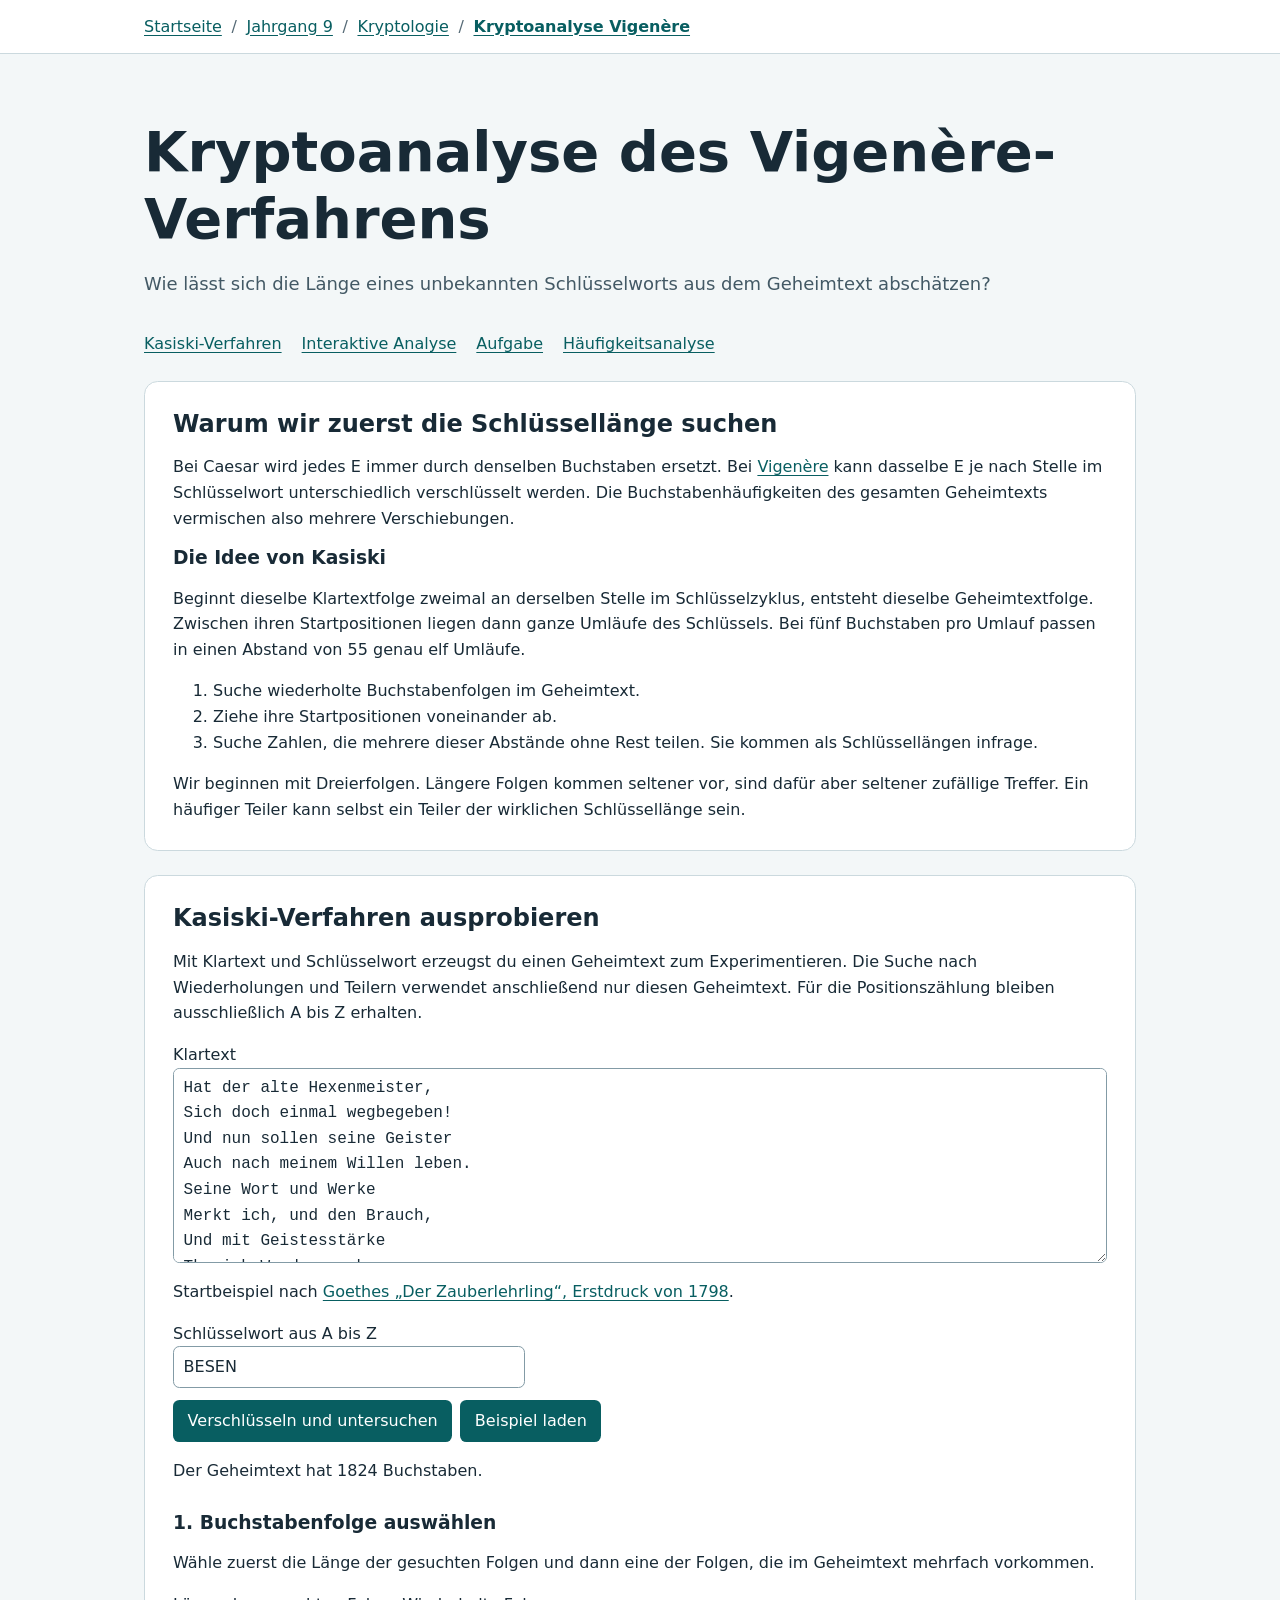
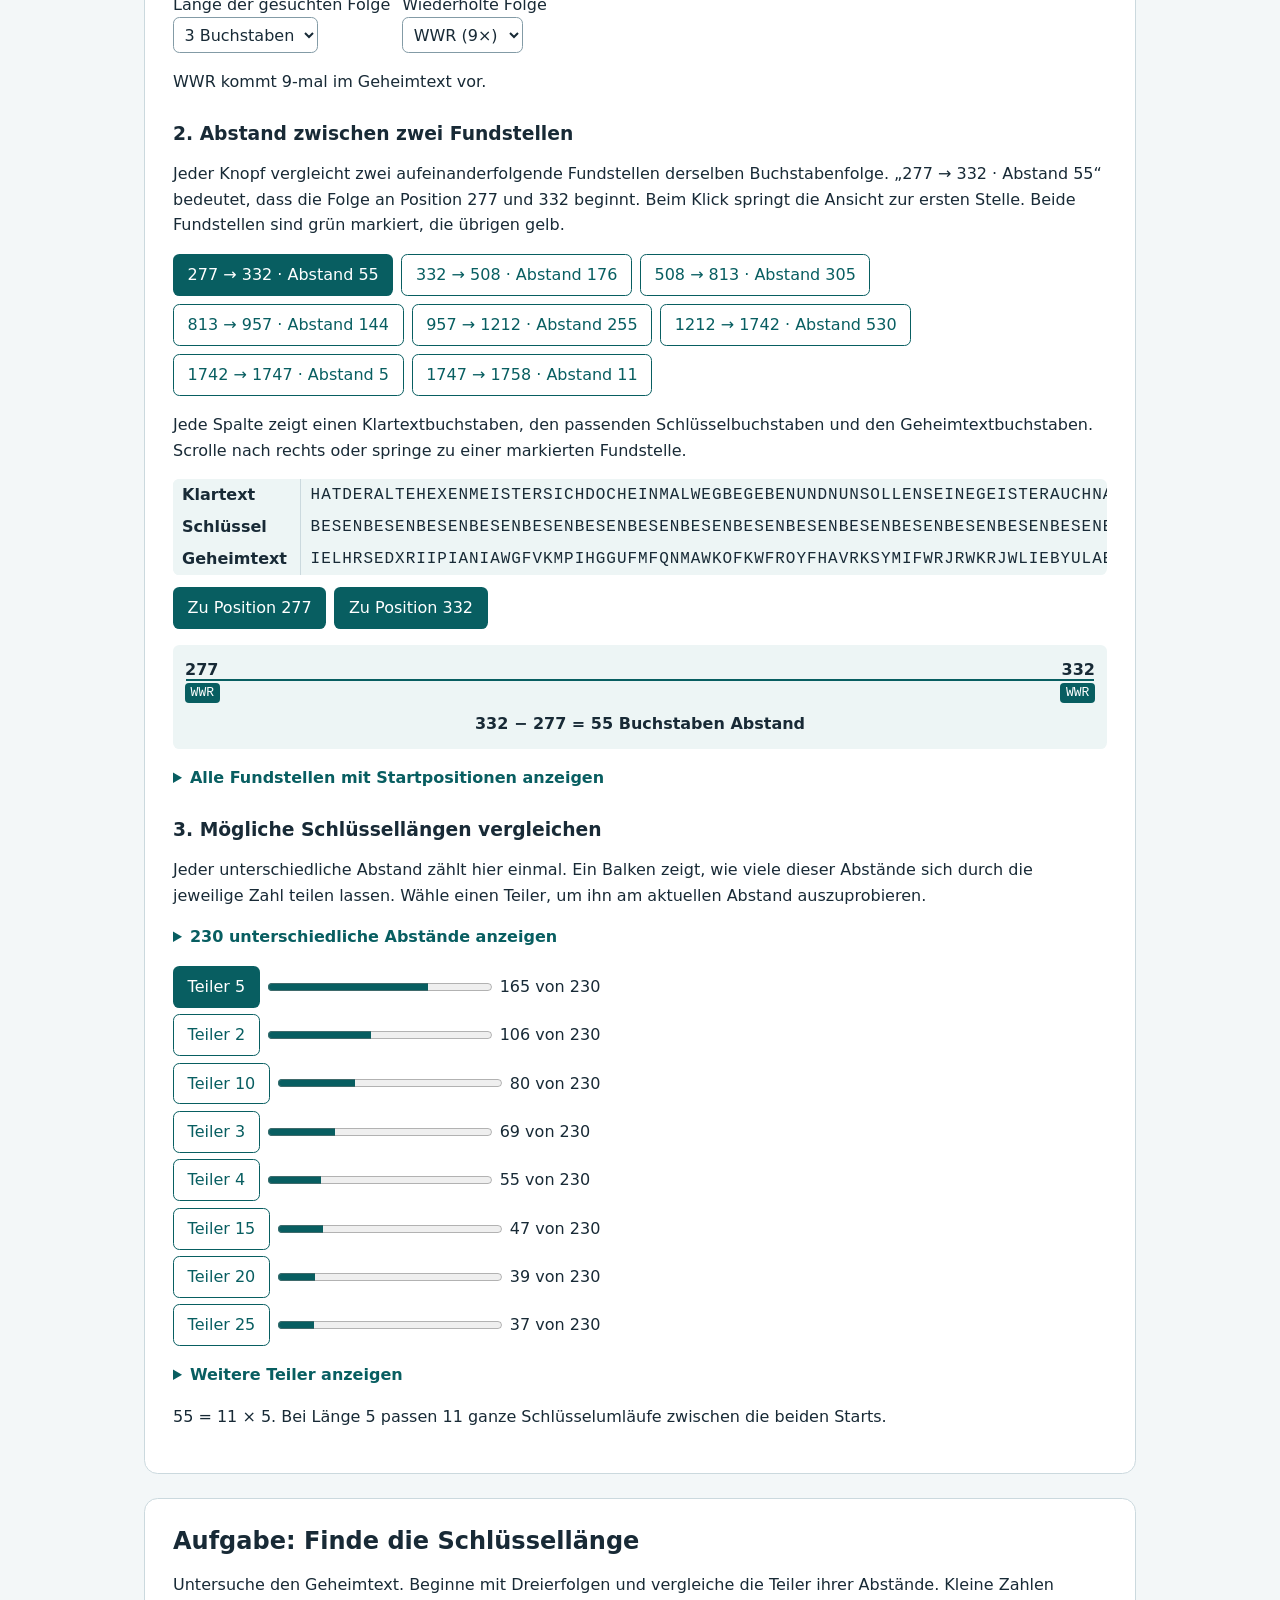
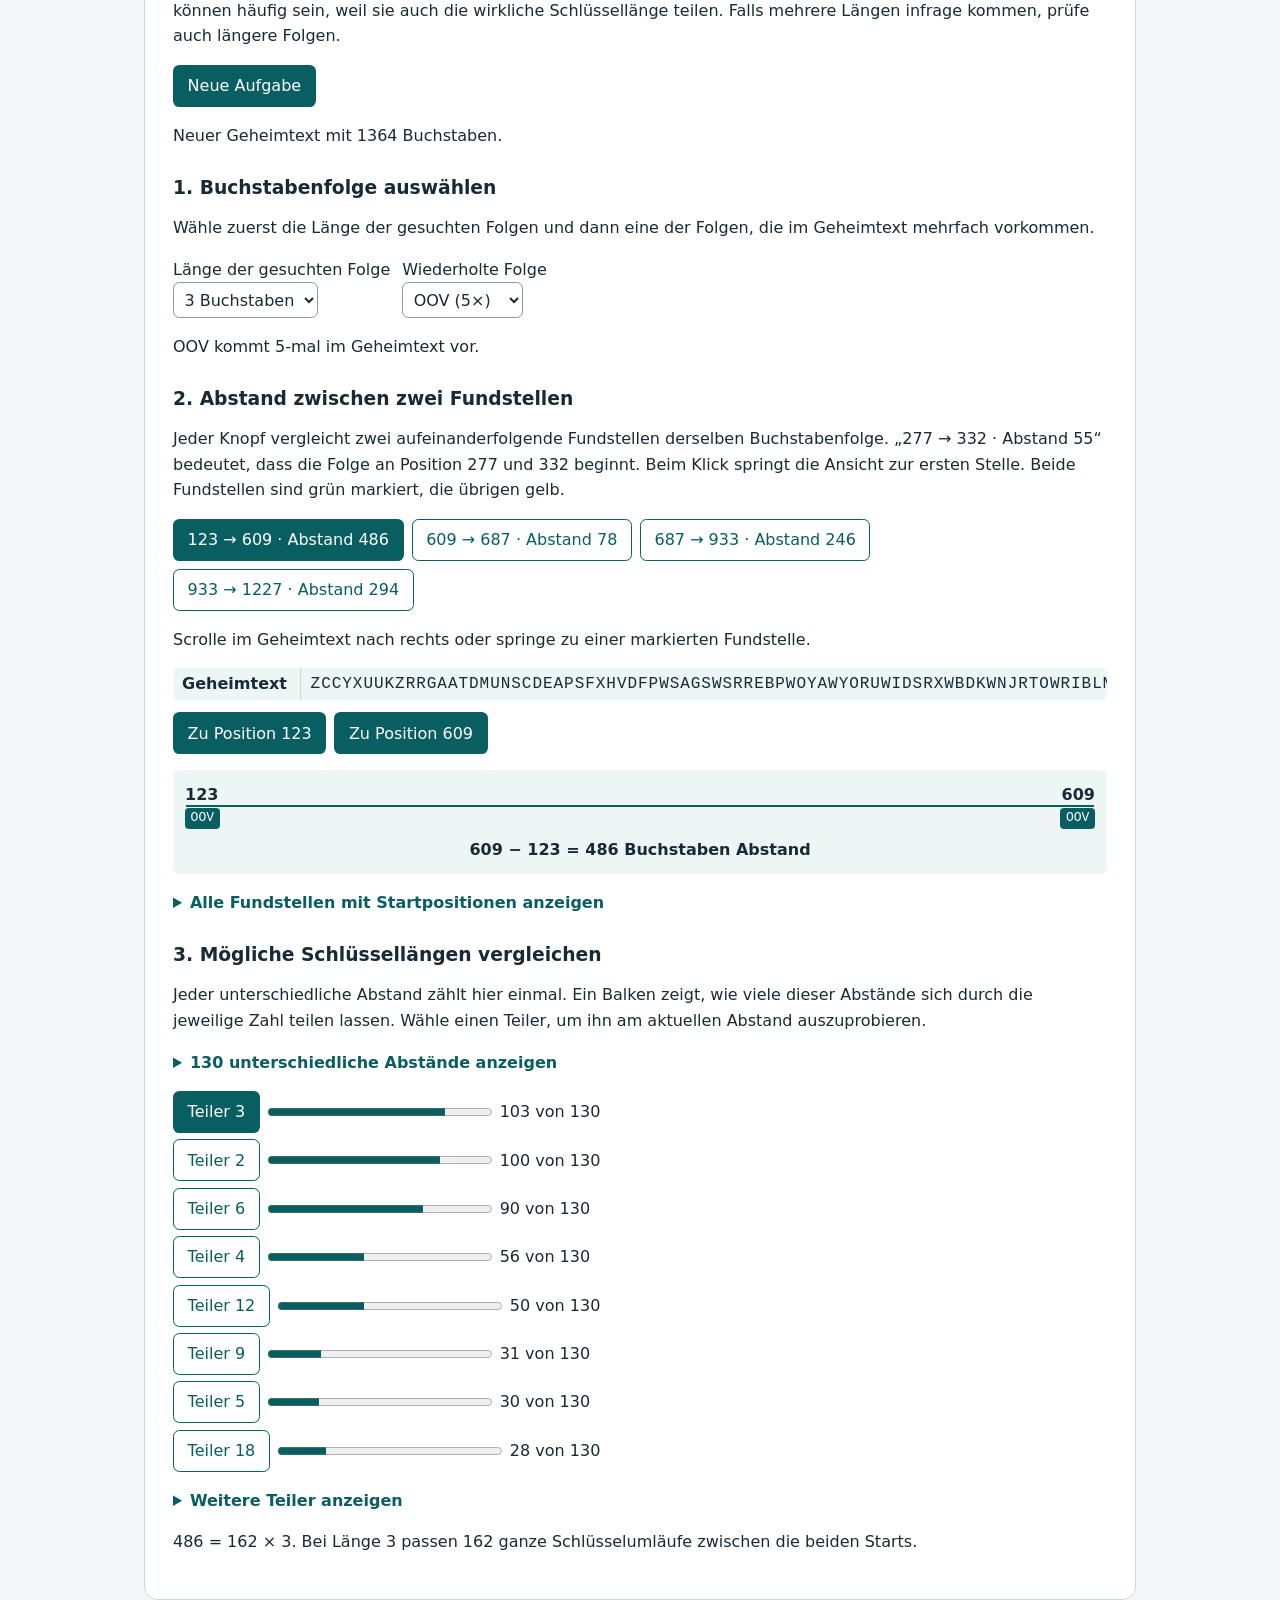
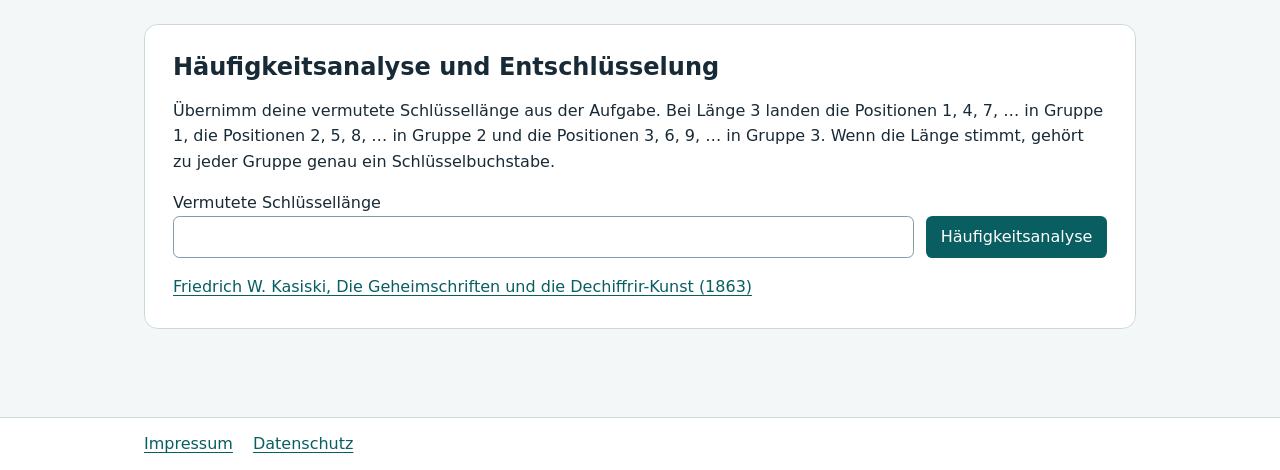
==== jahrgang-9/kryptologie/kryptoanalyse-vigenere.html @ c697dff4 "Erster commit: Informatik Webseite anlegen" ====
<!doctype html>
<html lang="de">
<head>
  <meta charset="utf-8">
  <meta name="robots" content="noindex">
  <meta name="viewport" content="width=device-width, initial-scale=1">
  <title>Kryptoanalyse des Vigenère-Verfahrens | Informatikunterricht</title>
  <link rel="stylesheet" href="../../css/style.css">
  <script src="kasiski-aufgabentexte.js" defer></script>
  <script src="vigenere-quadrat.js" defer></script>
  <script src="kryptoanalyse-vigenere.js" defer></script>
</head>
<body>
  <header class="top">
    <nav class="wrap" aria-label="Brotkrumennavigation">
      <ol>
        <li><a href="../../index.html">Startseite</a></li>
        <li><a href="../index.html">Jahrgang 9</a></li>
        <li><a href="index.html">Kryptologie</a></li>
        <li><a href="kryptoanalyse-vigenere.html" aria-current="page">Kryptoanalyse Vigenère</a></li>
      </ol>
    </nav>
  </header>
  <main class="wrap">
    <div class="intro">
      <h1>Kryptoanalyse des Vigenère-Verfahrens</h1>
      <p>Wie lässt sich die Länge eines unbekannten Schlüsselworts aus dem Geheimtext abschätzen?</p>
    </div>
    <nav class="sections" aria-label="Auf dieser Seite">
      <a href="#prinzip">Kasiski-Verfahren</a>
      <a href="#labor">Interaktive Analyse</a>
      <a href="#aufgabe">Aufgabe</a>
      <a href="#danach">Häufigkeitsanalyse</a>
    </nav>
    <section class="card" id="prinzip">
      <h2>Warum wir zuerst die Schlüssellänge suchen</h2>
      <p>Bei Caesar wird jedes E immer durch denselben Buchstaben ersetzt. Bei <a href="vigenere-verfahren.html">Vigenère</a> kann dasselbe E je nach Stelle im Schlüsselwort unterschiedlich verschlüsselt werden. Die Buchstabenhäufigkeiten des gesamten Geheimtexts vermischen also mehrere Verschiebungen.</p>
      <h3>Die Idee von Kasiski</h3>
      <p>Beginnt dieselbe Klartextfolge zweimal an derselben Stelle im Schlüsselzyklus, entsteht dieselbe Geheimtextfolge. Zwischen ihren Startpositionen liegen dann ganze Umläufe des Schlüssels. Bei fünf Buchstaben pro Umlauf passen in einen Abstand von 55 genau elf Umläufe.</p>
      <ol>
        <li>Suche wiederholte Buchstabenfolgen im Geheimtext.</li>
        <li>Ziehe ihre Startpositionen voneinander ab.</li>
        <li>Suche Zahlen, die mehrere dieser Abstände ohne Rest teilen. Sie kommen als Schlüssellängen infrage.</li>
      </ol>
      <p>Wir beginnen mit Dreierfolgen. Längere Folgen kommen seltener vor, sind dafür aber seltener zufällige Treffer. Ein häufiger Teiler kann selbst ein Teiler der wirklichen Schlüssellänge sein.</p>
    </section>
    <section class="card" id="labor">
      <h2>Kasiski-Verfahren ausprobieren</h2>
      <p>Mit Klartext und Schlüsselwort erzeugst du einen Geheimtext zum Experimentieren. Die Suche nach Wiederholungen und Teilern verwendet anschließend nur diesen Geheimtext. Für die Positionszählung bleiben ausschließlich A bis Z erhalten.</p>
      <noscript><p>Aktiviere JavaScript, um den Geheimtext zu erzeugen und zu untersuchen.</p></noscript>
      <form id="kasiski-form">
        <label for="analyse-klartext">Klartext</label>
        <textarea id="analyse-klartext" rows="7" required>Hat der alte Hexenmeister,
Sich doch einmal wegbegeben!
Und nun sollen seine Geister
Auch nach meinem Willen leben.
Seine Wort und Werke
Merkt ich, und den Brauch,
Und mit Geistesstärke
Thu ich Wunder auch.

Walle! walle!
Manche Strecke,
Daß zum Zwecke,
Wasser fließe,
Und, mit reichem vollem Schwalle,
Zu dem Bade sich ergieße.

Und nun komm du alter Besen,
Nimm die schlechten Lumpenhüllen,
Bist schon lange Knecht gewesen,
Nun erfülle meinen Willen.
Auf zwey Beinen stehe,
Oben sey ein Kopf,
Eile nun und gehe
Mit dem Wassertopf.

Walle! walle!
Manche Strecke,
Daß, zum Zwecke,
Wasser fließe,
Und, mit reichem vollem Schwalle,
Zu dem Bade sich ergieße.

Seht er läuft zum Ufer nieder,
Warlich ist schon an dem Flusse,
Und mit Blitzesschnelle wieder
Ist er hier mit raschem Gusse.
Schon zum zweytenmale!
Wie das Becken schwillt!
Wie sich jede Schaale
Voll mit Wasser füllt!

Stehe! Stehe!
Denn wir haben
Deiner Gaben
Vollgemessen! –
Ach ich merk es, wehe! wehe!
Hab ich doch das Wort vergessen!

Ach! das Wort, worauf am Ende
Er das wird was er gewesen.
Ach er läuft und bringt behende,
Wärst du doch der alte Besen!
Immer neue Güsse
Bringt er schnell herein,
Ach! und hundert Flüsse
Stürzen auf mich ein.

Nein nicht länger
Kann ichs lassen,
Will ihn fassen.
Das ist Tücke!
Ach! nun wird mir immer bänger!
Welche Mine! welche Blicke!

O! du Ausgeburt der Hölle!
Soll das ganze Haus ersaufen?
Seh ich über jede Schwelle
Doch schon Wasserströme laufen.
Ein verruchter Besen
Der nicht hören will!
Stock! der du gewesen,
Steh doch wieder still!

Willsts am Ende
Gar nicht lassen;
Will dich fassen,
Will dich halten,
Und das alte Holz behende
Mit dem scharfen Beile spalten.

Seht da kommt er schleppend wieder!
Wie ich mich nun auf dich werfe,
Gleich, o Kobold! liegst du nieder,
Krachend trifft die glatte Schärfe.
Warlich braf getroffen!
Seht er ist entzwey,
Und nun kann ich hoffen,
Und ich athme frey!

Wehe! wehe!
Beyde Theile
Stehn, in Eile,
Schon als Knechte
Völlig fertig in die Höhe!
Helft mir ach ihr hohen Mächte!

Und sie laufen! Naß und nässer
Wirds im Saal und auf den Stufen,
Welch entsetzliches Gewässer!
Herr und Meister! hör mich rufen!
Ach! da kommt der Meister!
Herr, die Noth ist groß,
Die ich rief die Geister
Werd ich nun nicht los.

„In die Ecke,
Besen! Besen!
Seyds gewesen.
Denn als Geister
Ruft euch nur zu seinem Zwecke,
Erst hervor der alte Meister.“</textarea>
        <p>Startbeispiel nach <a href="https://de.wikisource.org/wiki/Der_Zauberlehrling_(1798)">Goethes „Der Zauberlehrling“, Erstdruck von 1798</a>.</p>
        <label for="analyse-schluessel">Schlüsselwort aus A bis Z</label>
        <input id="analyse-schluessel" type="text" value="BESEN" pattern="[A-Za-z]+" required autocomplete="off" spellcheck="false">
        <div class="kasiski-actions"><button>Verschlüsseln und untersuchen</button><button id="analyse-beispiel" type="button">Beispiel laden</button></div>
      </form>
      <p id="analyse-status" role="status"></p>
      <div id="analyse-ergebnisse" class="kasiski-ergebnisse" hidden>
        <h3>1. Buchstabenfolge auswählen</h3>
        <p>Wähle zuerst die Länge der gesuchten Folgen und dann eine der Folgen, die im Geheimtext mehrfach vorkommen.</p>
        <div class="controls">
          <label for="folgenlaenge">Länge der gesuchten Folge
            <select id="folgenlaenge">
              <option value="3" selected>3 Buchstaben</option>
              <option value="4">4 Buchstaben</option>
              <option value="5">5 Buchstaben</option>
              <option value="6">6 Buchstaben</option>
            </select>
          </label>
          <label for="wiederholung">Wiederholte Folge <select id="wiederholung"></select></label>
        </div>
        <p id="wiederholung-info" role="status"></p>
        <h3>2. Abstand zwischen zwei Fundstellen</h3>
        <p>Jeder Knopf vergleicht zwei aufeinanderfolgende Fundstellen derselben Buchstabenfolge. „277 → 332 · Abstand 55“ bedeutet, dass die Folge an Position 277 und 332 beginnt. Beim Klick springt die Ansicht zur ersten Stelle. Beide Fundstellen sind grün markiert, die übrigen gelb.</p>
        <div id="abstandwahl"></div>
        <p>Jede Spalte zeigt einen Klartextbuchstaben, den passenden Schlüsselbuchstaben und den Geheimtextbuchstaben. Scrolle nach rechts oder springe zu einer markierten Fundstelle.</p>
        <div id="analyse-buchstaben" class="quadrat-scroll kasiski-buchstaben" tabindex="0" role="region" aria-label="Klartext, Schlüssel und Geheimtext">
          <div><strong>Klartext</strong><code id="analyse-klarzeile"></code></div>
          <div><strong>Schlüssel</strong><code id="analyse-schluesselzeile"></code></div>
          <div><strong>Geheimtext</strong><code id="analyse-geheimtext"></code></div>
        </div>
        <div id="fundspruenge" class="kasiski-actions kasiski-fundspruenge" hidden>
          <button id="sprung-links" type="button">Zur ersten Fundstelle</button>
          <button id="sprung-rechts" type="button">Zur zweiten Fundstelle</button>
        </div>
        <figure id="abstandsbild" class="kasiski-messung" hidden>
          <div class="kasiski-achse">
            <span id="messung-links"></span><span id="messung-rechts"></span>
          </div>
          <figcaption id="messung-rechnung" role="status"></figcaption>
        </figure>
        <details>
          <summary>Alle Fundstellen mit Startpositionen anzeigen</summary>
          <div id="folgenliste"></div>
        </details>
        <h3>3. Mögliche Schlüssellängen vergleichen</h3>
        <p>Jeder unterschiedliche Abstand zählt hier einmal. Ein Balken zeigt, wie viele dieser Abstände sich durch die jeweilige Zahl teilen lassen. Wähle einen Teiler, um ihn am aktuellen Abstand auszuprobieren.</p>
        <div id="teilerliste"></div>
        <p id="teilerprobe" role="status"></p>
      </div>
    </section>
    <section class="card" id="aufgabe">
      <h2>Aufgabe: Finde die Schlüssellänge</h2>
      <p>Untersuche den Geheimtext. Beginne mit Dreierfolgen und vergleiche die Teiler ihrer Abstände. Kleine Zahlen können häufig sein, weil sie auch die wirkliche Schlüssellänge teilen. Falls mehrere Längen infrage kommen, prüfe auch längere Folgen.</p>
      <button type="button" id="neue-kasiski-aufgabe">Neue Aufgabe</button>
      <p id="aufgabe-kasiski-status" role="status"></p>
      <div id="aufgabe-analyse"></div>
    </section>
    <section class="card" id="danach">
      <h2>Häufigkeitsanalyse und Entschlüsselung</h2>
      <p>Übernimm deine vermutete Schlüssellänge aus der Aufgabe. Bei Länge 3 landen die Positionen 1, 4, 7, … in Gruppe 1, die Positionen 2, 5, 8, … in Gruppe 2 und die Positionen 3, 6, 9, … in Gruppe 3. Wenn die Länge stimmt, gehört zu jeder Gruppe genau ein Schlüsselbuchstabe.</p>
      <form id="haeufigkeitsanalyse">
        <label for="vermutete-laenge">Vermutete Schlüssellänge</label>
        <div class="answer">
          <input type="number" id="vermutete-laenge" min="1" step="1" required>
          <button>Häufigkeitsanalyse</button>
        </div>
      </form>
      <div id="haeufigkeits-ergebnis" hidden>
        <h3>Häufigste Buchstaben je Gruppe</h3>
        <ol id="haeufigkeits-gruppen"></ol>
        <h3>Schlüsselbuchstaben im Quadrat ablesen</h3>
        <p>Vermute zunächst, dass der häufigste Buchstabe jeder Gruppe einem <strong>E</strong> im Klartext entspricht. Suche den häufigsten Buchstaben der ersten Gruppe in der <strong>Spalte E</strong> und klicke auf ihn. Links in derselben Zeile steht dein erster vermuteter Schlüsselbuchstabe. Wiederhole das für die übrigen Gruppen und setze die Buchstaben in Gruppenreihenfolge zusammen. Bei Gleichstand probierst du die angezeigten Buchstaben aus.</p>
        <div class="quadrat-scroll" tabindex="0" role="region" aria-label="Vigenère-Quadrat">
          <table class="vigenere-quadrat" id="analyse-quadrat" aria-label="Vigenère-Quadrat"></table>
        </div>
        <form id="aufgabe-entschluesseln">
          <h3>Schlüsselwort ausprobieren</h3>
          <p>Prüfe am Ergebnis, ob dein Schlüsselwort einen verständlichen Text ergibt.</p>
          <label for="vermutetes-wort">Vermutetes Schlüsselwort</label>
          <div class="answer">
            <input type="text" id="vermutetes-wort" pattern="[A-Za-z]+" required autocomplete="off" spellcheck="false">
            <button>Entschlüsseln</button>
          </div>
        </form>
        <label for="aufgabe-klartext">Entschlüsselter Text</label>
        <textarea id="aufgabe-klartext" rows="7" readonly></textarea>
      </div>
      <p><a href="https://books.google.de/books?id=fB5dAAAAcAAJ">Friedrich W. Kasiski, Die Geheimschriften und die Dechiffrir-Kunst (1863)</a></p>
    </section>
  </main>
  <footer class="site-footer">
    <nav class="wrap" aria-label="Rechtliches">
      <a href="../../impressum/index.html">Impressum</a>
      <a href="../../datenschutz/index.html">Datenschutz</a>
    </nav>
  </footer>
</body>
</html>
---- css/style.css ----
:root {
  font-family: system-ui, sans-serif;
  color: #182a36;
  background: #f3f7f8;
  line-height: 1.6;
  --accent: #085e61;
  --border: #cbd9de;
}

* { box-sizing: border-box; }
body { margin: 0; }
.wrap { width: min(100% - 2rem, 62rem); margin-inline: auto; }
.top { background: white; border-bottom: 1px solid var(--border); }
.top ol {
  display: flex;
  flex-wrap: wrap;
  gap: .25rem .6rem;
  margin: 0;
  padding: .85rem 0;
  list-style: none;
}
.top li + li::before { content: '/'; margin-inline-end: .6rem; color: #566a76; }
[aria-current="page"] { font-weight: 700; }
a { color: var(--accent); text-underline-offset: .2em; }
:focus-visible { outline: 3px solid #126eb2; outline-offset: 3px; }
main { padding-block: clamp(1.75rem, 6vw, 4rem); }
.intro { margin-bottom: 2rem; }
.intro p { font-size: 1.125rem; color: #435965; }
h1, h2, h3 { line-height: 1.2; }
h1 { font-size: clamp(2rem, 6vw, 3.5rem); margin: 0; }
h2, h3 { margin: 0 0 .75rem; }
section { margin-block: 1.5rem; scroll-margin-top: 1rem; }
.card { background: white; border: 1px solid var(--border); border-radius: .85rem; padding: clamp(1rem, 3vw, 1.75rem); }
.card > :last-child { margin-bottom: 0; }
.tiles, .practice { display: grid; grid-template-columns: repeat(auto-fit, minmax(min(100%, 23rem), 1fr)); gap: 1rem; }
.tiles { padding: 0; list-style: none; }
.tile { display: grid; gap: .4rem; text-decoration: none; height: 100%; }
.tile:hover { border-color: var(--accent); background: #eaf5f4; }
.tile strong { font-size: 1.25rem; text-decoration: underline; }
.tile span { color: #435965; }
.sections { display: flex; flex-wrap: wrap; gap: .5rem 1.25rem; }
.example { display: grid; justify-items: center; width: fit-content; padding: .6rem 1.2rem; border-radius: .5rem; background: #eaf5f4; }
.example code { font-size: 1.3rem; }
.controls, .text-grid, .answer { display: flex; flex-wrap: wrap; align-items: end; gap: .75rem; }
.text-grid { margin-block: .8rem; }
.text-grid label { flex: 1 1 14rem; min-width: 0; }
.caesar-felder {
  display: grid;
  grid-template-columns: repeat(2, minmax(0, 1fr));
  gap: .75rem;
  margin-block: .8rem;
}
.caesar-felder button { margin-top: .75rem; }

@media (max-width: 36rem) {
  .caesar-felder { grid-template-columns: 1fr; }
}
input, textarea, button { font: inherit; }
input[type="number"], input[type="text"], textarea {
  display: block;
  width: 100%;
  border: 1px solid #839ba6;
  border-radius: .4rem;
  padding: .45rem .6rem;
  color: inherit;
  background: white;
}
.controls input[type="number"] { max-width: 9rem; }
.answer input { flex: 1 1 8rem; min-width: 0; }
textarea { resize: vertical; font-family: ui-monospace, monospace; }
button { background: var(--accent); color: white; border: 1px solid transparent; border-radius: .4rem; padding: .45rem .85rem; cursor: pointer; }
button:hover:not(:disabled) { background: #06484a; }
button:disabled { opacity: .55; cursor: default; }
details { margin-top: 1rem; }
summary { cursor: pointer; color: var(--accent); font-weight: 600; }
.alphabet { margin: .6rem 0 0; }
.alphabet dt { font-weight: 600; }
.alphabet dd { margin: 0 0 .35rem; word-spacing: .18em; }
.feedback:empty { margin: 0; }
.feedback[data-result="correct"] { color: #14603e; }
.feedback[data-result="retry"], #key-error { color: #903b18; }

#vigenere-position {
  font: inherit;
  padding: .4rem;
  border: 1px solid #839ba6;
  border-radius: .4rem;
  background: white;
  color: inherit;
}
#vigenere-position { max-width: 100%; }
.quadrat-scroll { overflow: auto; }
.vigenere-quadrat { border-collapse: collapse; width: 100%; font-family: ui-monospace, monospace; }
.vigenere-quadrat :is(th, td) {
  border: 1px solid var(--border);
  min-width: 1.85rem;
  padding: 0;
  text-align: center;
}
.vigenere-quadrat th { background: #edf5f5; }
.vigenere-quadrat .quadrat-markiert { background: #cce9e7; }
.vigenere-quadrat .quadrat-treffer { background: var(--accent); color: white; font-weight: 700; }

.vigenere-beispiel {
  border-collapse: collapse;
  font-family: ui-monospace, monospace;
}
.vigenere-beispiel :is(th, td) {
  padding: .15rem .3rem;
  text-align: center;
  background: #edf5f5;
}
.vigenere-beispiel th { text-align: left; padding-right: .75rem; }
.vigenere-beispiel td { min-width: 1.3rem; }

.vigenere-quadrat .quadrat-schluesselachse span {
  writing-mode: vertical-rl;
  transform: rotate(180deg);
}
.vigenere-quadrat button {
  display: block;
  width: 100%;
  padding: .15rem .25rem;
  border: 0;
  border-radius: 0;
  background: transparent;
  color: inherit;
}
.vigenere-quadrat button:hover { box-shadow: inset 0 0 0 2px currentColor; }
.vigenere-quadrat button:focus-visible { outline-offset: -3px; }

#kasiski-form textarea { margin-bottom: .75rem; }
#analyse-schluessel { max-width: 22rem; }
.kasiski-actions, .kasiski-abstaende {
  display: flex;
  flex-wrap: wrap;
  gap: .5rem;
  margin-top: .75rem;
}
.kasiski-abstaende, .kasiski-balken { list-style: none; padding: 0; }
.kasiski-ergebnisse h3 { margin-top: 1.75rem; }
.kasiski-ergebnisse select {
  display: block;
  max-width: 100%;
  font: inherit;
  color: inherit;
  background: white;
  border: 1px solid #839ba6;
  border-radius: .4rem;
  padding: .4rem;
}
.kasiski-buchstaben {
  background: #edf5f5;
  border-radius: .4rem;
}
.kasiski-buchstaben > div {
  display: grid;
  grid-template-columns: 8rem max-content;
  width: max-content;
  min-width: 100%;
  align-items: center;
}
.kasiski-buchstaben strong {
  position: sticky;
  left: 0;
  z-index: 1;
  background: #edf5f5;
  border-right: 1px solid var(--border);
  padding: .2rem .6rem;
}
.kasiski-buchstaben code {
  margin-inline: .6rem;
  white-space: pre;
  font: 1rem/1.9 ui-monospace, monospace;
  font-variant-ligatures: none;
  letter-spacing: .06em;
}
.kasiski-buchstaben mark { background: #ffe5a0; color: #182a36; }
.kasiski-buchstaben .kasiski-auswahl { background: var(--accent); color: white; }
.kasiski-fundspruenge[hidden] { display: none; }
.kasiski-messung {
  margin: 1rem 0;
  padding: .75rem;
  background: #edf5f5;
  border-radius: .4rem;
}
.kasiski-achse {
  position: relative;
  display: flex;
  justify-content: space-between;
  gap: 1rem;
}
.kasiski-achse::before {
  content: '';
  position: absolute;
  inset: 1.4rem 1px auto;
  border-top: 2px solid var(--accent);
}
.kasiski-achse span { display: grid; justify-items: start; }
.kasiski-achse span:last-child { justify-items: end; }
.kasiski-achse code {
  position: relative;
  padding: 0 .35rem;
  background: var(--accent);
  color: white;
  border-radius: .25rem;
}
.kasiski-messung figcaption { margin-top: .5rem; text-align: center; font-weight: 700; }
.kasiski-balken li {
  display: grid;
  grid-template-columns: max-content minmax(1rem, 14rem) max-content;
  align-items: center;
  gap: .5rem;
  margin-bottom: .4rem;
}
.kasiski-balken progress { width: 100%; accent-color: var(--accent); }
:is(.kasiski-abstaende, .kasiski-balken) button[aria-pressed="false"] {
  background: white;
  color: var(--accent);
  border-color: var(--accent);
}

#haeufigkeits-gruppen li { margin-block: .75rem; }
#haeufigkeits-gruppen details { margin-top: .2rem; }
#haeufigkeits-gruppen code { overflow-wrap: anywhere; }
#aufgabe-entschluesseln { margin-block: 1.25rem; }

.site-footer {
  border-top: 1px solid var(--border);
  background: white;
}

.site-footer nav {
  display: flex;
  flex-wrap: wrap;
  gap: .5rem 1.25rem;
  padding-block: .85rem;
}

.rechtstext h1 { margin-bottom: 1.5rem; }
.rechtstext h2 { margin-top: 1.5rem; }
.rechtstext .card > :first-child { margin-top: 0; }
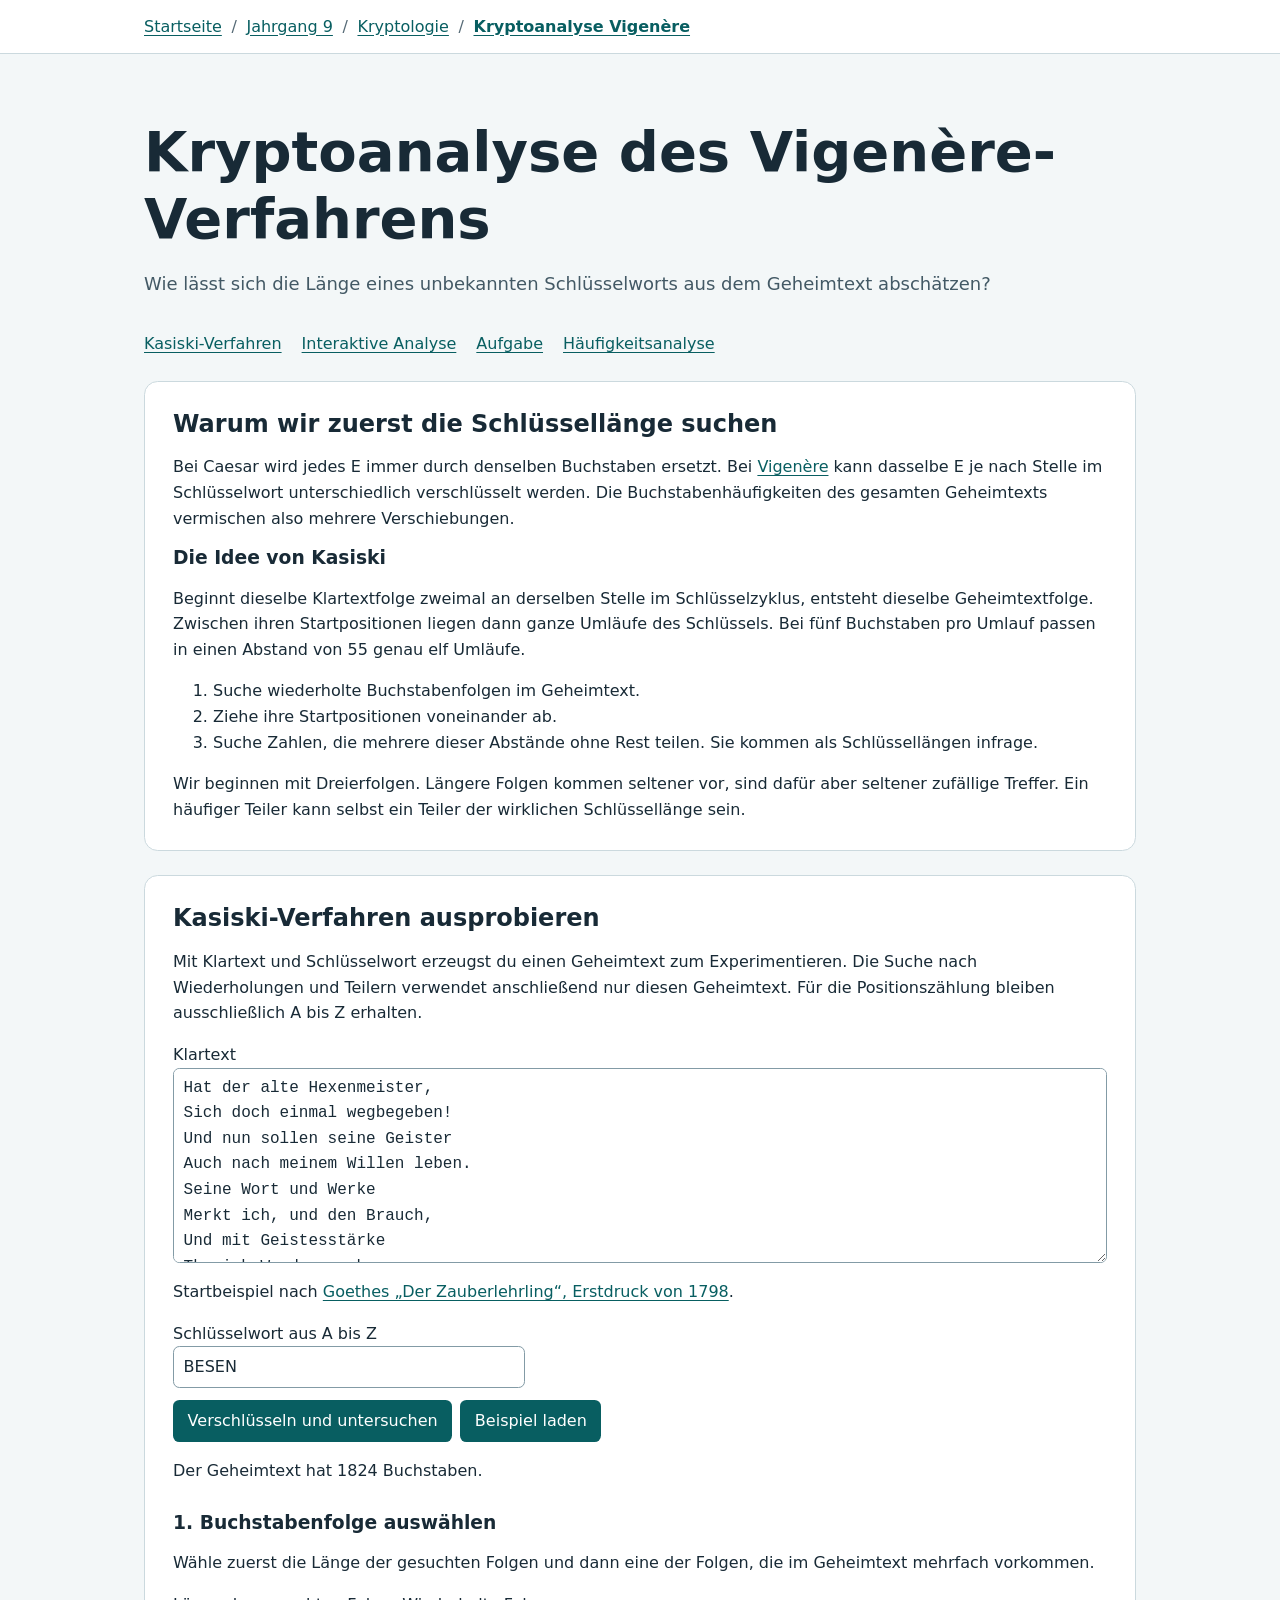
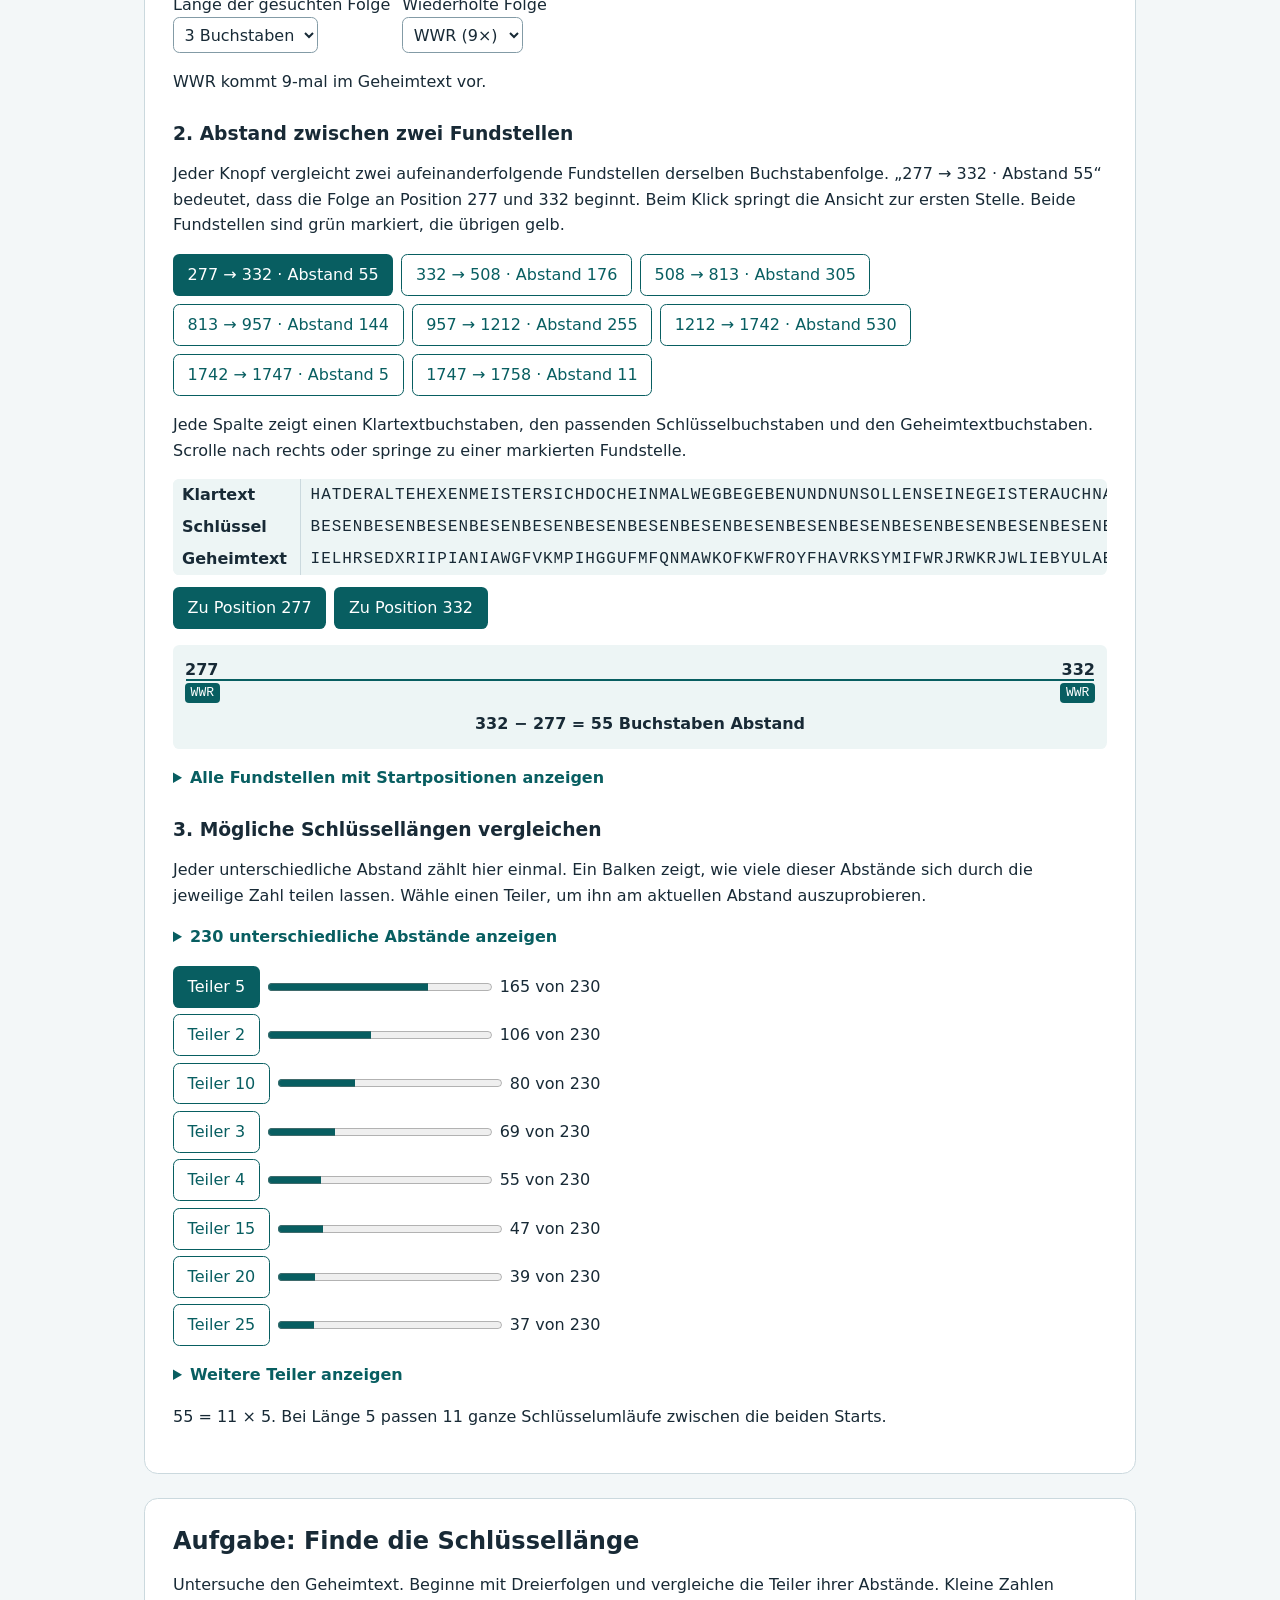
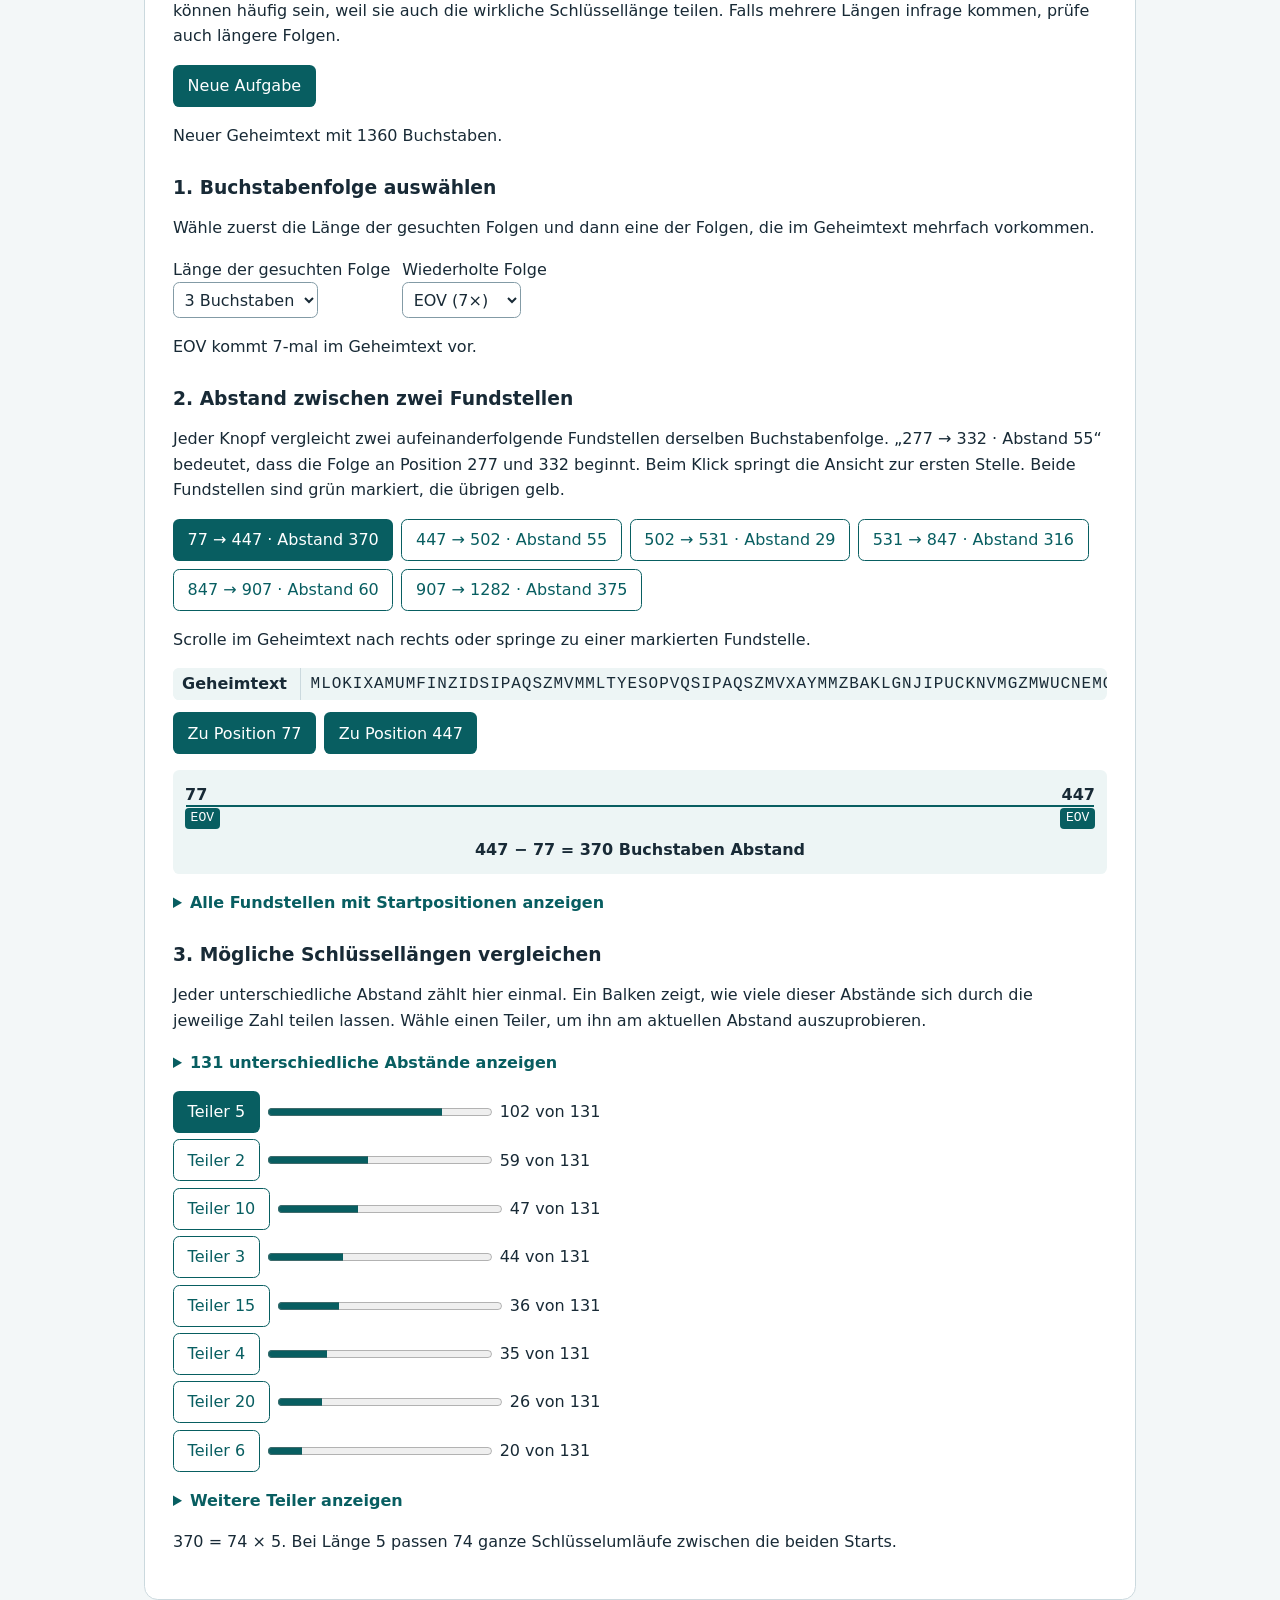
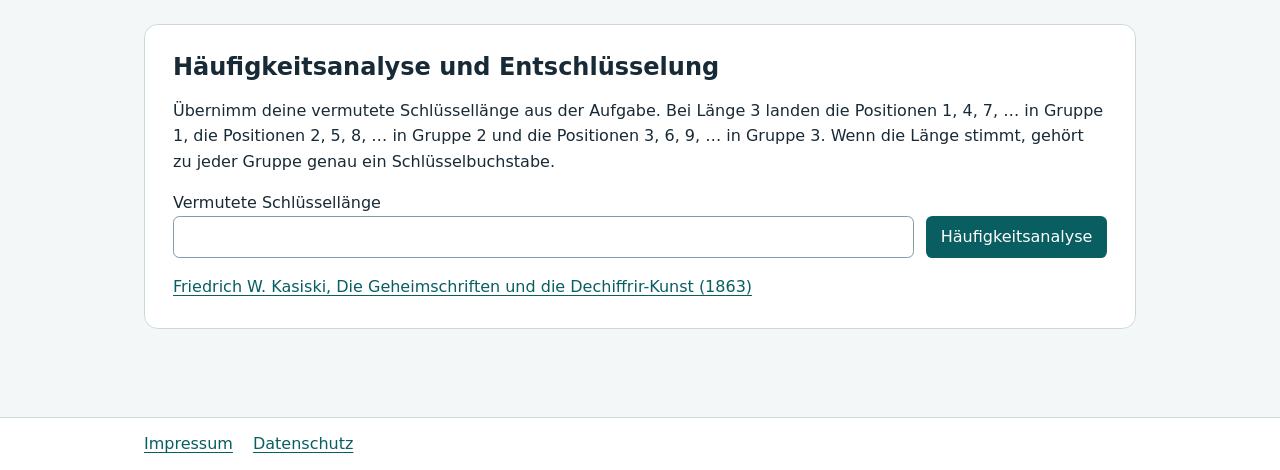
==== commit 636131b0: "Quellen der Texte hinzugefügt" ====
--- a/jahrgang-9/kryptologie/kryptoanalyse-vigenere.html
+++ b/jahrgang-9/kryptologie/kryptoanalyse-vigenere.html
@@ -247,6 +247,7 @@
         </form>
         <label for="aufgabe-klartext">Entschlüsselter Text</label>
         <textarea id="aufgabe-klartext" rows="7" readonly></textarea>
+        <p id="aufgabe-textquelle" hidden></p>
       </div>
       <p><a href="https://books.google.de/books?id=fB5dAAAAcAAJ">Friedrich W. Kasiski, Die Geheimschriften und die Dechiffrir-Kunst (1863)</a></p>
     </section>
